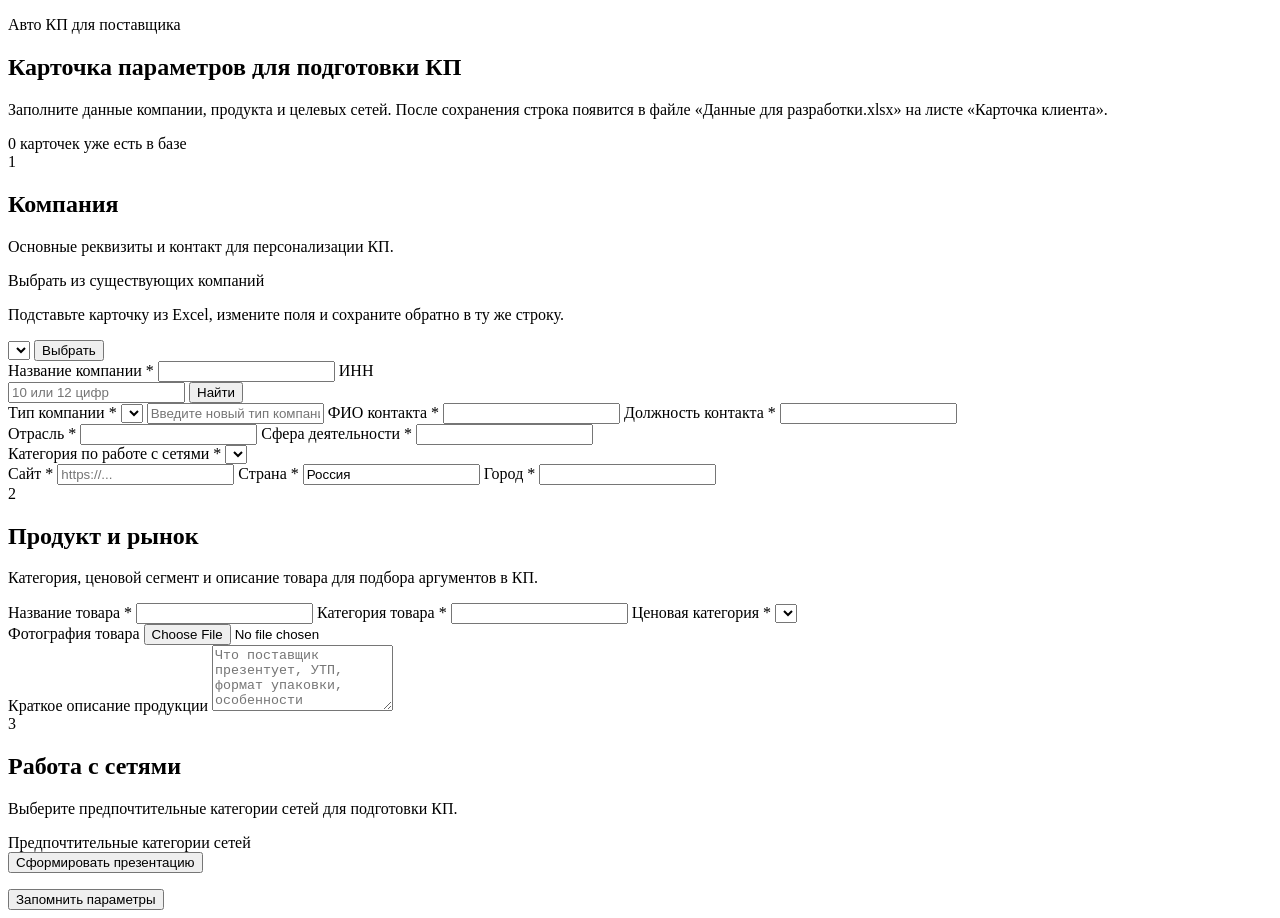
==== frontend/index.html @ 8af49cb6 "Первый коммит" ====
<!doctype html>
<html lang="ru">
  <head>
    <meta charset="utf-8" />
    <meta name="viewport" content="width=device-width, initial-scale=1" />
    <title>Параметры КП</title>
    <link rel="stylesheet" href="/static/styles.css?v=20260527-sticky-progress" />
  </head>
  <body>
    <main class="page-shell">
      <section class="hero">
        <div>
          <p class="eyebrow">Авто КП для поставщика</p>
          <h1>Карточка параметров для подготовки КП</h1>
          <p class="lead">Заполните данные компании, продукта и целевых сетей. После сохранения строка появится в файле «Данные для разработки.xlsx» на листе «Карточка клиента».</p>
        </div>
        <div class="hero-panel">
          <span class="metric" id="savedCount">0</span>
          <span>карточек уже есть в базе</span>
        </div>
      </section>

      <form id="proposalForm" class="form-grid">
        <section class="section-band">
          <div class="section-head-row">
            <div class="section-title">
              <span>1</span>
              <div>
                <h2>Компания</h2>
                <p>Основные реквизиты и контакт для персонализации КП.</p>
              </div>
            </div>

            <div class="existing-company">
              <div>
                <span>Выбрать из существующих компаний</span>
                <p>Подставьте карточку из Excel, измените поля и сохраните обратно в ту же строку.</p>
              </div>
              <div class="existing-company-controls">
                <select id="existingCompanySelect"></select>
                <button type="button" id="selectExistingCompany">Выбрать</button>
              </div>
            </div>
          </div>

          <input id="rowNumber" name="_rowNumber" type="hidden" />

          <div class="field-row two">
            <label>
              <span>Название компании *</span>
              <input id="companyName" name="companyName" autocomplete="organization" required />
            </label>
            <label>
              <span>ИНН</span>
              <div class="inline-action">
                <input id="inn" name="inn" inputmode="numeric" pattern="[0-9]{10,12}" placeholder="10 или 12 цифр" />
                <button type="button" id="findInnBtn">Найти</button>
              </div>
            </label>
          </div>

          <div id="searchStatus" class="status muted"></div>
          <div id="companyResults" class="results"></div>

          <div class="field-row three">
            <label>
              <span>Тип компании *</span>
              <select id="companyTypeSelect" required></select>
              <input id="companyTypeCustom" class="hidden-field" placeholder="Введите новый тип компании" />
              <input id="companyType" name="companyType" type="hidden" required />
            </label>
            <label>
              <span>ФИО контакта *</span>
              <input name="contactName" autocomplete="name" required />
            </label>
            <label>
              <span>Должность контакта *</span>
              <input name="contactPosition" required />
            </label>
          </div>

          <div class="field-row two">
            <label>
              <span>Отрасль *</span>
              <input name="industry" list="industries" required />
              <datalist id="industries"></datalist>
            </label>
            <label>
              <span>Сфера деятельности *</span>
              <input name="activity" list="activities" required />
              <datalist id="activities"></datalist>
            </label>
          </div>

          <div class="field-row">
            <label>
              <span>Категория по работе с сетями *</span>
              <select name="networkCategories" id="networkWorkCategory" required></select>
            </label>
          </div>

          <div class="field-row three">
            <label>
              <span>Сайт *</span>
              <input name="website" inputmode="url" placeholder="https://..." required />
            </label>
            <label>
              <span>Страна *</span>
              <input name="country" value="Россия" required />
            </label>
            <label>
              <span>Город *</span>
              <input name="city" required />
            </label>
          </div>
        </section>

        <section class="section-band">
          <div class="section-title">
            <span>2</span>
            <div>
              <h2>Продукт и рынок</h2>
              <p>Категория, ценовой сегмент и описание товара для подбора аргументов в КП.</p>
            </div>
          </div>

          <div class="field-row three">
            <label>
              <span>Название товара *</span>
              <input name="productName" required />
            </label>
            <label>
              <span>Категория товара *</span>
              <input name="productCategory" list="productCategories" required />
              <datalist id="productCategories"></datalist>
            </label>
            <label>
              <span>Ценовая категория *</span>
              <select name="priceCategory" id="priceCategory" required></select>
            </label>
          </div>

          <div class="field-row">
            <label class="upload-field">
              <span>Фотография товара</span>
              <input id="photo" name="photo" type="file" accept="image/png,image/jpeg,image/webp,image/gif" />
            </label>
          </div>

          <label>
            <span>Краткое описание продукции</span>
            <textarea name="productDescription" rows="4" placeholder="Что поставщик презентует, УТП, формат упаковки, особенности производства"></textarea>
          </label>
        </section>

        <section class="section-band">
          <div class="section-title">
            <span>3</span>
            <div>
              <h2>Работа с сетями</h2>
              <p>Выберите предпочтительные категории сетей для подготовки КП.</p>
            </div>
          </div>
          <label>
            <span>Предпочтительные категории сетей</span>
            <div id="preferredNetworkCategories" class="chip-grid"></div>
          </label>
        </section>

        <div class="actions">
          <button type="button" class="secondary" id="buildPresentationBtn">Сформировать презентацию</button>
          <div class="action-status">
            <p id="saveStatus" class="status"></p>
            <div id="presentationProgress" class="progress-panel" hidden>
              <div class="progress-head">
                <span id="presentationProgressText">Подготовка</span>
                <strong id="presentationProgressPercent">0%</strong>
              </div>
              <div class="progress-track" aria-hidden="true">
                <div id="presentationProgressBar" class="progress-bar"></div>
              </div>
            </div>
          </div>
          <button type="submit" class="primary">Запомнить параметры</button>
        </div>
      </form>
    </main>

    <script src="/static/app.js?v=20260527-sticky-progress"></script>
  </body>
</html>
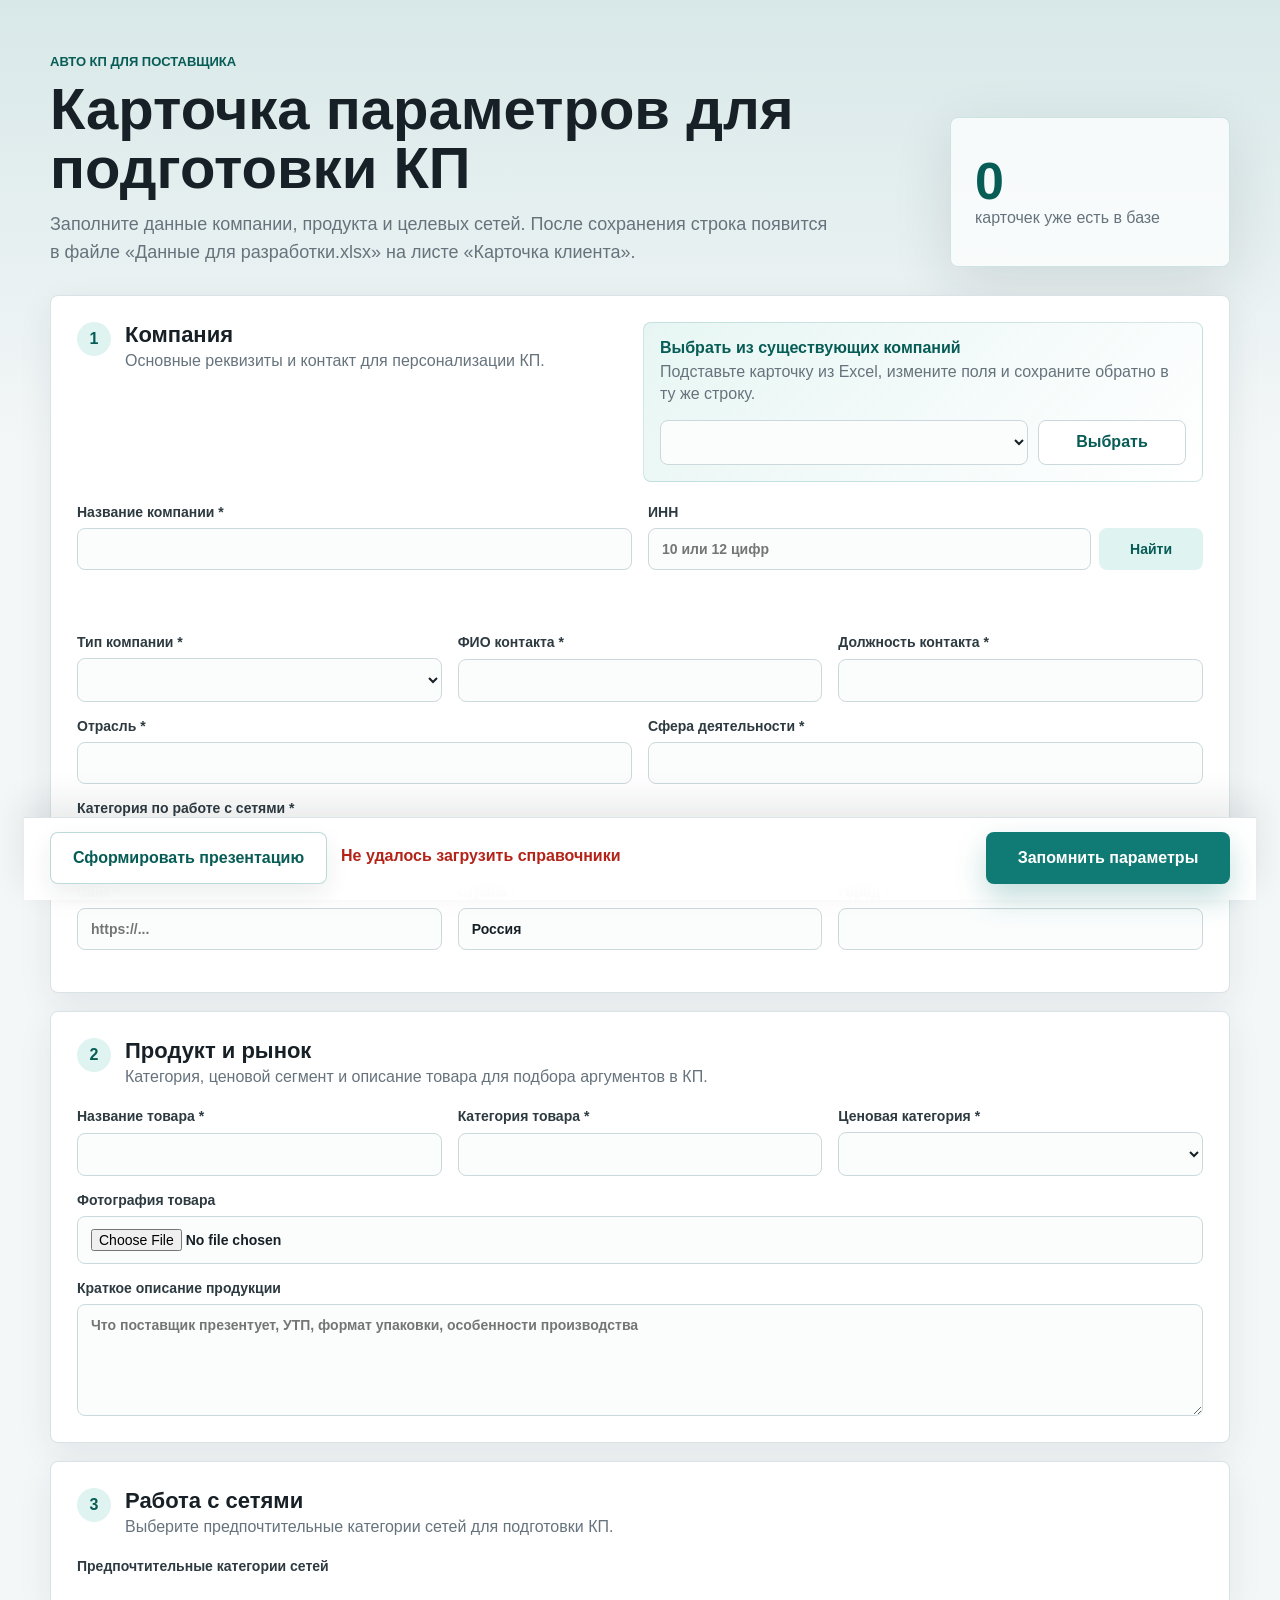
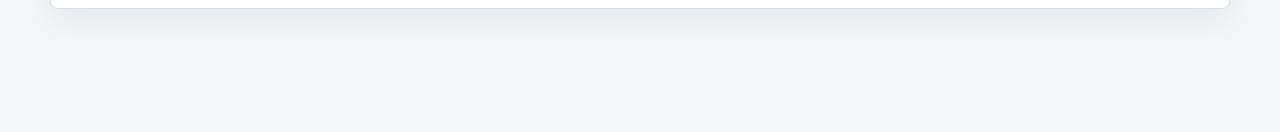
==== commit a720d5e9: "DaData подключена" ====
--- a/frontend/index.html
+++ b/frontend/index.html
@@ -4,7 +4,7 @@
     <meta charset="utf-8" />
     <meta name="viewport" content="width=device-width, initial-scale=1" />
     <title>Параметры КП</title>
-    <link rel="stylesheet" href="/static/styles.css?v=20260527-sticky-progress" />
+    <link rel="stylesheet" href="styles.css?v=20260528-dadata-details" />
   </head>
   <body>
     <main class="page-shell">
@@ -61,6 +61,20 @@
 
           <div id="searchStatus" class="status muted"></div>
           <div id="companyResults" class="results"></div>
+          <div id="dadataDetails" class="dadata-panel" hidden>
+            <div class="dadata-head">
+              <div>
+                <span>Сведения от DaData</span>
+                <p id="dadataSummary"></p>
+                <p id="dadataUpdatedAt"></p>
+              </div>
+              <div class="dadata-actions">
+                <button type="button" id="toggleDadataBtn" aria-expanded="false">Развернуть</button>
+                <button type="button" id="refreshDadataBtn">Обновить</button>
+              </div>
+            </div>
+            <div id="dadataGrid" class="dadata-grid"></div>
+          </div>
 
           <div class="field-row three">
             <label>
@@ -186,6 +200,6 @@
       </form>
     </main>
 
-    <script src="/static/app.js?v=20260527-sticky-progress"></script>
+    <script src="app.js?v=20260528-dadata-collapsible"></script>
   </body>
 </html>
--- a/frontend/styles.css
+++ b/frontend/styles.css
@@ -0,0 +1,638 @@
+:root {
+  color-scheme: light;
+  --bg: #f4f7f8;
+  --ink: #172026;
+  --muted: #66737c;
+  --line: #d9e2e5;
+  --panel: #ffffff;
+  --accent: #0f7b74;
+  --accent-dark: #075c56;
+  --accent-soft: #dff3f0;
+  --gold: #c58b28;
+  --danger: #b42318;
+  --shadow: 0 18px 60px rgba(28, 43, 48, 0.12);
+  font-family: Inter, "Segoe UI", Arial, sans-serif;
+}
+
+* {
+  box-sizing: border-box;
+}
+
+body {
+  margin: 0;
+  min-height: 100vh;
+  background:
+    linear-gradient(180deg, rgba(15, 123, 116, 0.12), rgba(244, 247, 248, 0) 460px),
+    var(--bg);
+  color: var(--ink);
+}
+
+button,
+input,
+select,
+textarea {
+  font: inherit;
+}
+
+.page-shell {
+  width: min(1180px, calc(100% - 36px));
+  margin: 0 auto;
+  padding: 32px 0 48px;
+}
+
+.hero {
+  display: grid;
+  grid-template-columns: minmax(0, 1fr) 280px;
+  gap: 24px;
+  align-items: end;
+  padding: 22px 0 28px;
+}
+
+.eyebrow {
+  margin: 0 0 10px;
+  color: var(--accent-dark);
+  font-size: 13px;
+  font-weight: 800;
+  letter-spacing: 0;
+  text-transform: uppercase;
+}
+
+h1,
+h2,
+p {
+  margin-top: 0;
+}
+
+h1 {
+  margin-bottom: 14px;
+  max-width: 840px;
+  font-size: clamp(34px, 5vw, 58px);
+  line-height: 1.02;
+  letter-spacing: 0;
+}
+
+.lead {
+  max-width: 780px;
+  margin-bottom: 0;
+  color: var(--muted);
+  font-size: 18px;
+  line-height: 1.55;
+}
+
+.hero-panel {
+  min-height: 150px;
+  padding: 24px;
+  border: 1px solid rgba(15, 123, 116, 0.18);
+  border-radius: 8px;
+  background: rgba(255, 255, 255, 0.72);
+  box-shadow: var(--shadow);
+  display: flex;
+  flex-direction: column;
+  justify-content: center;
+}
+
+.metric {
+  display: block;
+  color: var(--accent-dark);
+  font-size: 52px;
+  font-weight: 800;
+  line-height: 1;
+}
+
+.hero-panel span:last-child {
+  color: var(--muted);
+  line-height: 1.35;
+}
+
+.form-grid {
+  display: grid;
+  gap: 18px;
+}
+
+.section-band {
+  padding: 26px;
+  border: 1px solid var(--line);
+  border-radius: 8px;
+  background: var(--panel);
+  box-shadow: 0 10px 34px rgba(26, 43, 48, 0.08);
+}
+
+.section-head-row {
+  display: grid;
+  grid-template-columns: minmax(0, 1fr) minmax(420px, 560px);
+  gap: 24px;
+  align-items: start;
+  margin-bottom: 22px;
+}
+
+.section-title {
+  display: flex;
+  gap: 14px;
+  align-items: flex-start;
+  margin-bottom: 22px;
+}
+
+.section-head-row .section-title {
+  margin-bottom: 0;
+}
+
+.section-title > span {
+  width: 34px;
+  height: 34px;
+  flex: 0 0 34px;
+  border-radius: 50%;
+  background: var(--accent-soft);
+  color: var(--accent-dark);
+  display: grid;
+  place-items: center;
+  font-weight: 800;
+}
+
+.section-title h2 {
+  margin-bottom: 4px;
+  font-size: 22px;
+}
+
+.section-title p {
+  margin-bottom: 0;
+  color: var(--muted);
+}
+
+.existing-company {
+  display: grid;
+  grid-template-columns: 1fr;
+  gap: 14px;
+  width: 100%;
+  margin-left: 0;
+  margin-bottom: 0;
+  padding: 16px;
+  border: 1px solid rgba(15, 123, 116, 0.18);
+  border-radius: 8px;
+  background: linear-gradient(135deg, rgba(223, 243, 240, 0.76), rgba(255, 255, 255, 0.92));
+}
+
+.existing-company span {
+  display: block;
+  margin-bottom: 4px;
+  color: var(--accent-dark);
+  font-weight: 850;
+}
+
+.existing-company p {
+  margin-bottom: 0;
+  color: var(--muted);
+  line-height: 1.4;
+}
+
+.existing-company-controls {
+  display: grid;
+  grid-template-columns: minmax(0, 1fr) 148px;
+  gap: 10px;
+  width: 100%;
+}
+
+.existing-company-controls button {
+  background: #fff;
+  border: 1px solid #cbd8dc;
+  color: var(--accent-dark);
+}
+
+.field-row {
+  display: grid;
+  gap: 16px;
+  margin-bottom: 16px;
+}
+
+.field-row.two {
+  grid-template-columns: repeat(2, minmax(0, 1fr));
+}
+
+.field-row.three {
+  grid-template-columns: repeat(3, minmax(0, 1fr));
+}
+
+label {
+  display: grid;
+  gap: 8px;
+  color: #2d3a40;
+  font-size: 14px;
+  font-weight: 700;
+}
+
+input,
+select,
+textarea {
+  width: 100%;
+  border: 1px solid #cbd8dc;
+  border-radius: 8px;
+  background: #fbfdfd;
+  color: var(--ink);
+  padding: 12px 13px;
+  outline: none;
+  transition: border-color 0.18s ease, box-shadow 0.18s ease, background 0.18s ease;
+}
+
+textarea {
+  resize: vertical;
+  min-height: 112px;
+}
+
+input:focus,
+select:focus,
+textarea:focus {
+  border-color: var(--accent);
+  background: #fff;
+  box-shadow: 0 0 0 4px rgba(15, 123, 116, 0.12);
+}
+
+.hidden-field {
+  display: none;
+}
+
+.hidden-field.is-visible {
+  display: block;
+}
+
+.inline-action {
+  display: grid;
+  grid-template-columns: minmax(0, 1fr) 104px;
+  gap: 8px;
+}
+
+button {
+  border: 0;
+  border-radius: 8px;
+  cursor: pointer;
+  font-weight: 800;
+  transition: transform 0.12s ease, background 0.18s ease, box-shadow 0.18s ease;
+}
+
+button:hover {
+  transform: translateY(-1px);
+}
+
+.inline-action button {
+  background: var(--accent-soft);
+  color: var(--accent-dark);
+}
+
+.results {
+  display: grid;
+  gap: 8px;
+  margin: 8px 0 18px;
+}
+
+.result-item {
+  width: 100%;
+  padding: 12px 14px;
+  border: 1px solid var(--line);
+  border-radius: 8px;
+  background: #fbfdfd;
+  color: var(--ink);
+  text-align: left;
+}
+
+.result-item strong {
+  display: block;
+  margin-bottom: 4px;
+}
+
+.result-item small {
+  color: var(--muted);
+  line-height: 1.35;
+}
+
+.dadata-panel {
+  display: grid;
+  gap: 0;
+  margin: 8px 0 18px;
+  padding: 16px;
+  border: 1px solid rgba(15, 123, 116, 0.2);
+  border-radius: 8px;
+  background: rgba(223, 243, 240, 0.45);
+}
+
+.dadata-panel[hidden] {
+  display: none;
+}
+
+.dadata-head {
+  display: flex;
+  gap: 14px;
+  align-items: flex-start;
+  justify-content: space-between;
+}
+
+.dadata-actions {
+  display: flex;
+  gap: 8px;
+  align-items: center;
+  flex: 0 0 auto;
+}
+
+.dadata-head span {
+  display: block;
+  color: var(--accent-dark);
+  font-weight: 850;
+}
+
+.dadata-head p {
+  margin: 3px 0 0;
+  color: var(--muted);
+  font-size: 13px;
+  line-height: 1.35;
+}
+
+.dadata-head button {
+  min-height: 38px;
+  padding: 0 14px;
+  border: 1px solid rgba(15, 123, 116, 0.28);
+  background: #fff;
+  color: var(--accent-dark);
+  white-space: nowrap;
+}
+
+.dadata-grid {
+  display: grid;
+  grid-template-columns: repeat(2, minmax(0, 1fr));
+  gap: 10px 14px;
+  max-height: 0;
+  overflow: hidden;
+  opacity: 0;
+  transition: max-height 0.2s ease, opacity 0.18s ease, margin-top 0.18s ease;
+}
+
+.dadata-panel.is-expanded .dadata-grid {
+  max-height: 900px;
+  margin-top: 14px;
+  opacity: 1;
+}
+
+.dadata-item {
+  display: grid;
+  gap: 3px;
+  min-width: 0;
+}
+
+.dadata-item dt {
+  color: var(--muted);
+  font-size: 13px;
+  font-weight: 650;
+  letter-spacing: 0.02em;
+  line-height: 1.35;
+}
+
+.dadata-item dd {
+  margin: 0;
+  color: var(--ink);
+  font-weight: 700;
+  line-height: 1.35;
+  overflow-wrap: anywhere;
+}
+
+.chip-grid {
+  display: grid;
+  grid-template-columns: repeat(3, minmax(0, 1fr));
+  gap: 10px;
+}
+
+.chip {
+  position: relative;
+  min-height: 48px;
+}
+
+.chip input {
+  position: absolute;
+  inset: 0;
+  opacity: 0;
+}
+
+.chip span {
+  min-height: 48px;
+  border: 1px solid #cbd8dc;
+  border-radius: 8px;
+  background: #fbfdfd;
+  display: flex;
+  align-items: center;
+  padding: 10px 12px;
+  color: #2d3a40;
+  font-weight: 750;
+}
+
+.chip input:checked + span {
+  border-color: var(--accent);
+  background: var(--accent-soft);
+  color: var(--accent-dark);
+  box-shadow: inset 0 0 0 1px var(--accent);
+}
+
+.actions {
+  position: sticky;
+  bottom: 0;
+  z-index: 20;
+  display: grid;
+  grid-template-columns: auto minmax(0, 1fr) auto;
+  gap: 14px;
+  align-items: center;
+  margin: 0 -26px -26px;
+  padding: 14px 26px 16px;
+  border-top: 1px solid rgba(217, 226, 229, 0.9);
+  background: rgba(255, 255, 255, 0.96);
+  box-shadow: 0 -14px 34px rgba(26, 43, 48, 0.1);
+  backdrop-filter: blur(10px);
+}
+
+.primary {
+  min-width: 244px;
+  min-height: 52px;
+  padding: 0 22px;
+  background: var(--accent);
+  color: #fff;
+  box-shadow: 0 14px 30px rgba(15, 123, 116, 0.25);
+}
+
+.primary:hover {
+  background: var(--accent-dark);
+}
+
+.secondary {
+  min-width: 244px;
+  min-height: 52px;
+  padding: 0 22px;
+  border: 1px solid rgba(15, 123, 116, 0.28);
+  background: #fff;
+  color: var(--accent-dark);
+  box-shadow: 0 10px 24px rgba(26, 43, 48, 0.08);
+}
+
+.secondary:hover {
+  background: var(--accent-soft);
+}
+
+.status {
+  min-height: 22px;
+  margin: 0;
+  color: var(--accent-dark);
+  font-weight: 700;
+}
+
+.action-status {
+  display: grid;
+  gap: 8px;
+  min-width: 0;
+}
+
+.status.muted {
+  color: var(--muted);
+  font-weight: 600;
+}
+
+.status.is-loading {
+  position: relative;
+  display: flex;
+  gap: 9px;
+  align-items: center;
+  width: fit-content;
+  max-width: 100%;
+  padding-bottom: 8px;
+}
+
+.status.is-loading::before {
+  content: "";
+  width: 14px;
+  height: 14px;
+  flex: 0 0 14px;
+  border: 2px solid rgba(15, 123, 116, 0.22);
+  border-top-color: var(--accent);
+  border-radius: 50%;
+  animation: status-spin 0.75s linear infinite;
+}
+
+.status.is-loading::after {
+  content: "";
+  position: absolute;
+  left: 23px;
+  right: 0;
+  bottom: 0;
+  height: 2px;
+  overflow: hidden;
+  border-radius: 999px;
+  background: rgba(15, 123, 116, 0.12);
+}
+
+.status.is-loading.error::before,
+.status.is-loading.error::after {
+  display: none;
+}
+
+.status.is-loading:not(.error)::after {
+  background:
+    linear-gradient(90deg, transparent 0%, var(--accent) 45%, transparent 90%),
+    rgba(15, 123, 116, 0.12);
+  background-size: 90px 2px, 100% 2px;
+  background-repeat: no-repeat;
+  animation: status-sweep 1.1s ease-in-out infinite;
+}
+
+.status.error {
+  color: var(--danger);
+}
+
+@keyframes status-spin {
+  to {
+    transform: rotate(360deg);
+  }
+}
+
+@keyframes status-sweep {
+  0% {
+    background-position: -90px 0, 0 0;
+  }
+  100% {
+    background-position: calc(100% + 90px) 0, 0 0;
+  }
+}
+
+.progress-panel {
+  display: grid;
+  gap: 7px;
+  min-width: 0;
+  padding: 10px 12px;
+  border: 1px solid rgba(15, 123, 116, 0.2);
+  border-radius: 8px;
+  background: rgba(223, 243, 240, 0.5);
+}
+
+.progress-panel[hidden] {
+  display: none;
+}
+
+.progress-head {
+  display: flex;
+  justify-content: space-between;
+  align-items: center;
+  gap: 12px;
+  color: var(--accent-dark);
+  font-weight: 800;
+  font-size: 13px;
+}
+
+.progress-head span {
+  overflow-wrap: anywhere;
+}
+
+.progress-track {
+  height: 8px;
+  overflow: hidden;
+  border-radius: 999px;
+  background: #d9e2e5;
+}
+
+.progress-bar {
+  width: 0%;
+  height: 100%;
+  border-radius: inherit;
+  background: linear-gradient(90deg, var(--accent), var(--gold));
+  transition: width 0.3s ease;
+}
+
+@media (max-width: 860px) {
+  .section-head-row {
+    grid-template-columns: 1fr;
+  }
+
+  .existing-company {
+    width: 100%;
+  }
+
+  .hero,
+  .existing-company-controls,
+  .field-row.two,
+  .field-row.three,
+  .dadata-grid,
+  .chip-grid {
+    grid-template-columns: 1fr;
+  }
+
+  .page-shell {
+    width: min(100% - 24px, 1180px);
+    padding-top: 18px;
+  }
+
+  .section-band {
+    padding: 20px;
+  }
+
+  .actions {
+    align-items: stretch;
+    grid-template-columns: 1fr;
+    flex-direction: column;
+    margin: 0 -20px -20px;
+    padding: 14px 20px 16px;
+  }
+
+  .secondary,
+  .primary {
+    width: 100%;
+  }
+}
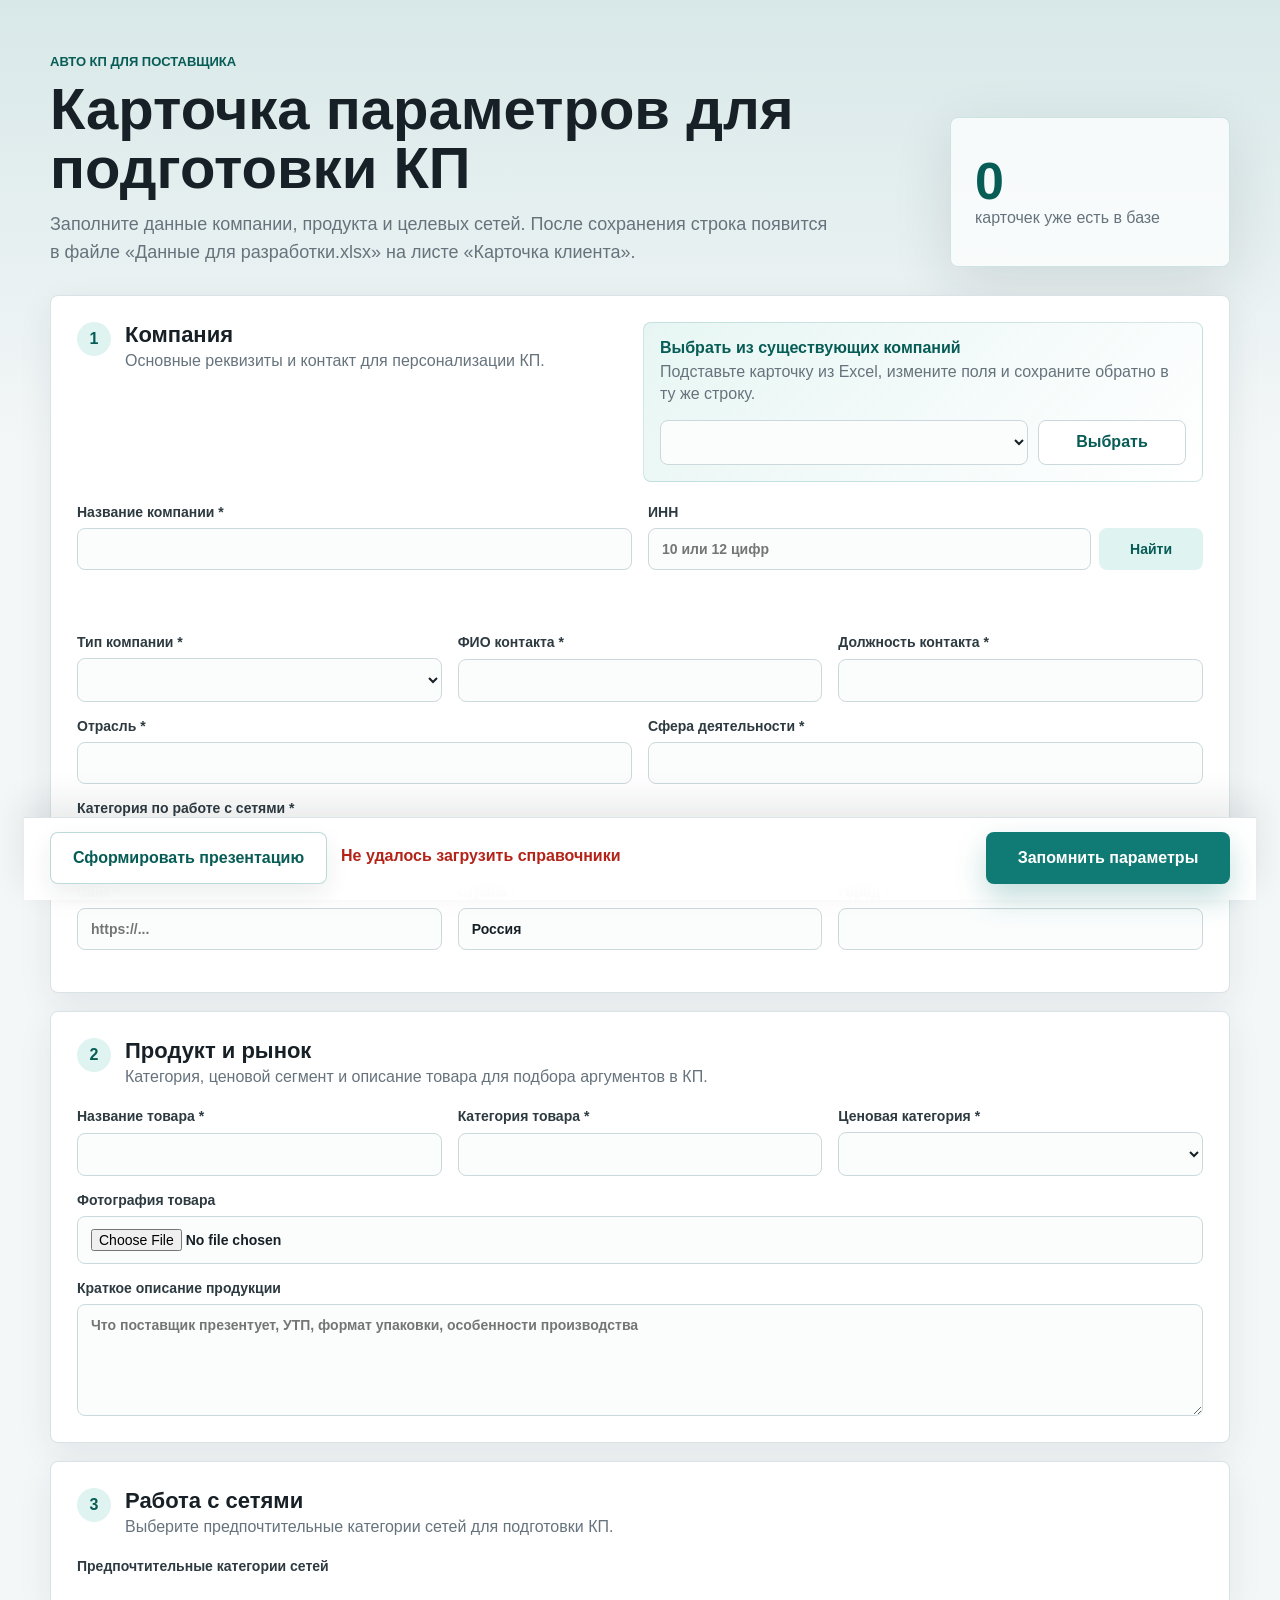
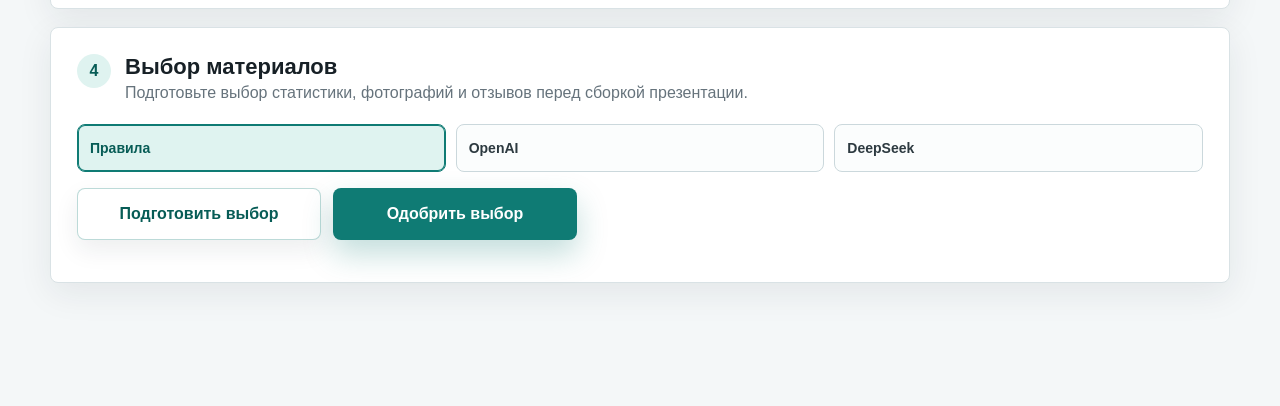
==== commit 4aa995f6: "+ выбор алгоритм chatgpt deepseek" ====
--- a/frontend/index.html
+++ b/frontend/index.html
@@ -4,7 +4,7 @@
     <meta charset="utf-8" />
     <meta name="viewport" content="width=device-width, initial-scale=1" />
     <title>Параметры КП</title>
-    <link rel="stylesheet" href="styles.css?v=20260528-dadata-details" />
+    <link rel="stylesheet" href="styles.css?v=20260602-ai-selection" />
   </head>
   <body>
     <main class="page-shell">
@@ -181,6 +181,58 @@
           </label>
         </section>
 
+        <section class="section-band" id="aiSelectionSection">
+          <div class="section-title">
+            <span>4</span>
+            <div>
+              <h2>Выбор материалов</h2>
+              <p>Подготовьте выбор статистики, фотографий и отзывов перед сборкой презентации.</p>
+            </div>
+          </div>
+
+          <div class="ai-provider-row" role="radiogroup" aria-label="Провайдер выбора материалов">
+            <label class="radio-chip">
+              <input type="radio" name="aiProvider" value="rules" checked />
+              <span>Правила</span>
+            </label>
+            <label class="radio-chip">
+              <input type="radio" name="aiProvider" value="openai" />
+              <span>OpenAI</span>
+            </label>
+            <label class="radio-chip">
+              <input type="radio" name="aiProvider" value="deepseek" />
+              <span>DeepSeek</span>
+            </label>
+          </div>
+
+          <div class="ai-selection-actions">
+            <button type="button" class="secondary compact" id="prepareAiSelectionBtn">Подготовить выбор</button>
+            <button type="button" class="primary compact" id="approveAiSelectionBtn" disabled>Одобрить выбор</button>
+            <p id="aiSelectionStatus" class="status muted"></p>
+          </div>
+
+          <div id="aiSelectionPanel" class="ai-selection-panel" hidden>
+            <div class="ai-selection-summary">
+              <span id="aiSelectionSource"></span>
+              <p id="aiSelectionRationale"></p>
+            </div>
+            <div class="ai-selection-grid">
+              <section>
+                <h3>Статистика</h3>
+                <div id="aiStatsChoice" class="ai-choice-list"></div>
+              </section>
+              <section>
+                <h3>Фотографии</h3>
+                <div id="aiPhotosChoice" class="ai-choice-list"></div>
+              </section>
+              <section>
+                <h3>Отзывы</h3>
+                <div id="aiReviewsChoice" class="ai-choice-list"></div>
+              </section>
+            </div>
+          </div>
+        </section>
+
         <div class="actions">
           <button type="button" class="secondary" id="buildPresentationBtn">Сформировать презентацию</button>
           <div class="action-status">
@@ -200,6 +252,6 @@
       </form>
     </main>
 
-    <script src="app.js?v=20260528-dadata-collapsible"></script>
+    <script src="app.js?v=20260602-ai-selection"></script>
   </body>
 </html>
--- a/frontend/styles.css
+++ b/frontend/styles.css
@@ -426,6 +426,123 @@
   box-shadow: inset 0 0 0 1px var(--accent);
 }
 
+.ai-provider-row {
+  display: grid;
+  grid-template-columns: repeat(3, minmax(0, 1fr));
+  gap: 10px;
+  margin-bottom: 16px;
+}
+
+.radio-chip {
+  position: relative;
+  min-height: 48px;
+}
+
+.radio-chip input {
+  position: absolute;
+  inset: 0;
+  opacity: 0;
+}
+
+.radio-chip span {
+  min-height: 48px;
+  border: 1px solid #cbd8dc;
+  border-radius: 8px;
+  background: #fbfdfd;
+  display: flex;
+  align-items: center;
+  padding: 10px 12px;
+  color: #2d3a40;
+  font-weight: 800;
+}
+
+.radio-chip input:checked + span {
+  border-color: var(--accent);
+  background: var(--accent-soft);
+  color: var(--accent-dark);
+  box-shadow: inset 0 0 0 1px var(--accent);
+}
+
+.ai-selection-actions {
+  display: grid;
+  grid-template-columns: auto auto minmax(0, 1fr);
+  gap: 12px;
+  align-items: center;
+  margin-bottom: 16px;
+}
+
+.compact {
+  min-width: 168px;
+  min-height: 44px;
+  padding: 0 16px;
+}
+
+.ai-selection-panel {
+  display: grid;
+  gap: 16px;
+  border: 1px solid rgba(15, 123, 116, 0.2);
+  border-radius: 8px;
+  background: rgba(223, 243, 240, 0.35);
+  padding: 16px;
+}
+
+.ai-selection-panel[hidden] {
+  display: none;
+}
+
+.ai-selection-summary span {
+  display: block;
+  margin-bottom: 4px;
+  color: var(--accent-dark);
+  font-weight: 850;
+}
+
+.ai-selection-summary p {
+  margin: 0;
+  color: var(--muted);
+  line-height: 1.45;
+}
+
+.ai-selection-grid {
+  display: grid;
+  grid-template-columns: repeat(3, minmax(0, 1fr));
+  gap: 14px;
+}
+
+.ai-selection-grid section {
+  min-width: 0;
+}
+
+.ai-selection-grid h3 {
+  margin: 0 0 10px;
+  color: var(--accent-dark);
+  font-size: 15px;
+}
+
+.ai-choice-list {
+  display: grid;
+  gap: 8px;
+}
+
+.ai-choice-item {
+  min-width: 0;
+  padding: 10px 12px;
+  border: 1px solid var(--line);
+  border-radius: 8px;
+  background: #fff;
+  color: #2d3a40;
+  font-size: 13px;
+  line-height: 1.4;
+  overflow-wrap: anywhere;
+}
+
+.ai-choice-item strong {
+  display: block;
+  margin-bottom: 3px;
+  color: var(--ink);
+  font-size: 13px;
+}
+
 .actions {
   position: sticky;
   bottom: 0;
@@ -610,7 +727,10 @@
   .field-row.two,
   .field-row.three,
   .dadata-grid,
-  .chip-grid {
+  .chip-grid,
+  .ai-provider-row,
+  .ai-selection-actions,
+  .ai-selection-grid {
     grid-template-columns: 1fr;
   }
 
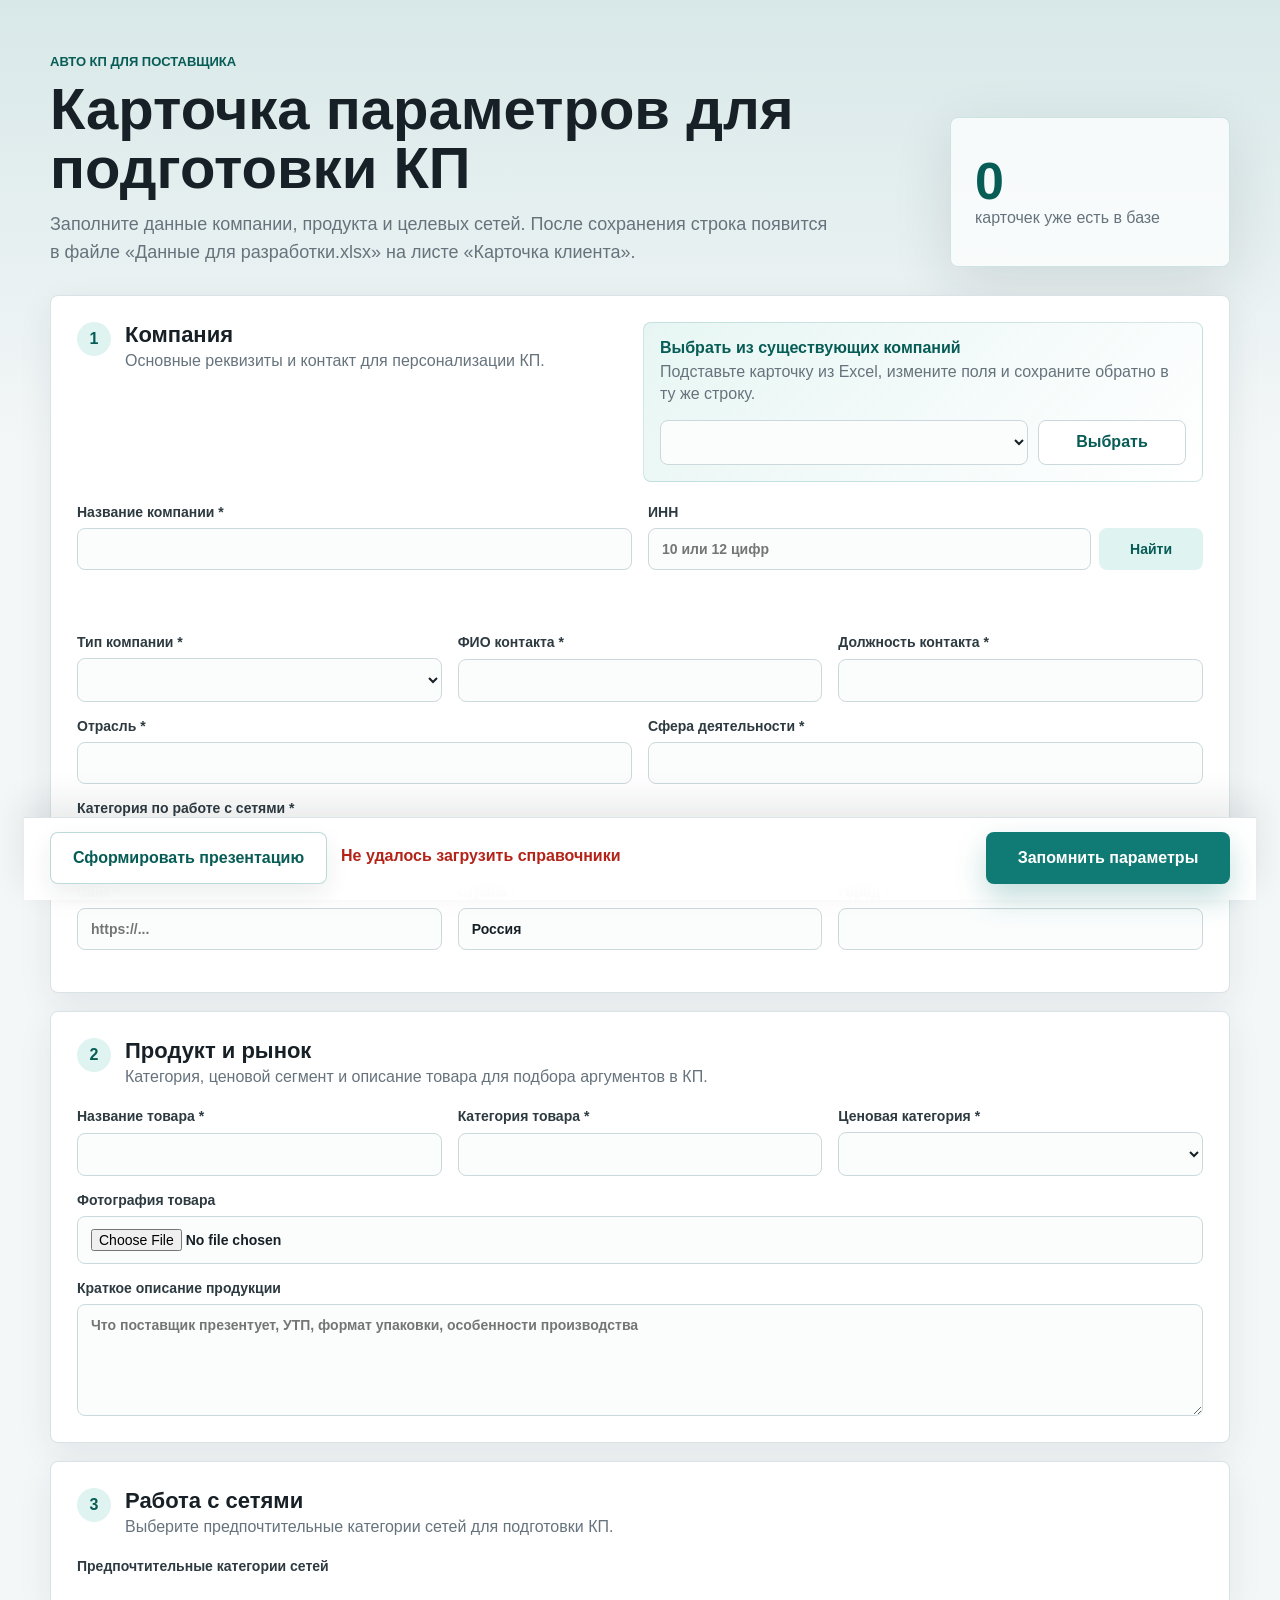
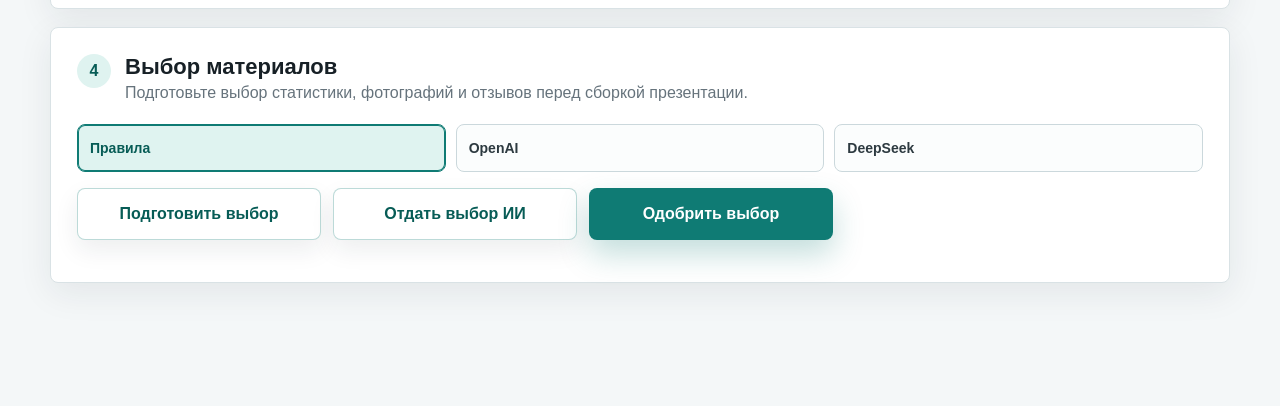
==== commit 9a239812: "С логотипами сетей" ====
--- a/frontend/index.html
+++ b/frontend/index.html
@@ -1,10 +1,10 @@
-<!doctype html>
+﻿<!doctype html>
 <html lang="ru">
   <head>
     <meta charset="utf-8" />
     <meta name="viewport" content="width=device-width, initial-scale=1" />
     <title>Параметры КП</title>
-    <link rel="stylesheet" href="styles.css?v=20260602-ai-selection" />
+    <link rel="stylesheet" href="styles.css?v=20260602-selection-pool-2" />
   </head>
   <body>
     <main class="page-shell">
@@ -207,6 +207,7 @@
 
           <div class="ai-selection-actions">
             <button type="button" class="secondary compact" id="prepareAiSelectionBtn">Подготовить выбор</button>
+            <button type="button" class="secondary compact" id="finalizeAiSelectionBtn" disabled>Отдать выбор ИИ</button>
             <button type="button" class="primary compact" id="approveAiSelectionBtn" disabled>Одобрить выбор</button>
             <p id="aiSelectionStatus" class="status muted"></p>
           </div>
@@ -233,6 +234,38 @@
           </div>
         </section>
 
+        <section class="section-band" id="aiFinalSection" hidden>
+          <div class="section-title">
+            <span>5</span>
+            <div>
+              <h2>Окончательный выбор ИИ</h2>
+              <p>Здесь появится финальный комплект материалов после семантического выбора.</p>
+            </div>
+          </div>
+          <div id="aiFinalPanel" class="ai-selection-panel" hidden>
+            <div class="ai-selection-summary">
+              <span id="aiFinalSource"></span>
+              <p id="aiFinalRationale"></p>
+            </div>
+            <div class="ai-selection-grid">
+              <section>
+                <h3>Статистика</h3>
+                <div id="aiFinalStats" class="ai-choice-list"></div>
+              </section>
+              <section>
+                <h3>Фотографии</h3>
+                <div id="aiFinalPhotos" class="ai-choice-list"></div>
+              </section>
+              <section>
+                <h3>Отзывы</h3>
+                <div id="aiFinalReviews" class="ai-choice-list"></div>
+              </section>
+            </div>
+            <div class="ai-final-actions">
+              <button type="button" class="primary compact" id="approveAiFinalBtn" disabled>Одобрить ответ ИИ</button>
+            </div>
+          </div>
+        </section>
         <div class="actions">
           <button type="button" class="secondary" id="buildPresentationBtn">Сформировать презентацию</button>
           <div class="action-status">
@@ -252,6 +285,6 @@
       </form>
     </main>
 
-    <script src="app.js?v=20260602-ai-selection"></script>
+    <script src="app.js?v=20260602-selection-pool-2"></script>
   </body>
 </html>
--- a/frontend/styles.css
+++ b/frontend/styles.css
@@ -465,7 +465,7 @@
 
 .ai-selection-actions {
   display: grid;
-  grid-template-columns: auto auto minmax(0, 1fr);
+  grid-template-columns: auto auto auto minmax(0, 1fr);
   gap: 12px;
   align-items: center;
   margin-bottom: 16px;
@@ -541,6 +541,80 @@
   margin-bottom: 3px;
   color: var(--ink);
   font-size: 13px;
+}
+
+.ai-option-group {
+  display: grid;
+  gap: 8px;
+}
+
+.ai-option-group-title {
+  color: var(--accent-dark);
+  font-size: 13px;
+}
+
+.ai-option-group-caption {
+  color: var(--muted);
+  font-size: 12px;
+  line-height: 1.35;
+}
+
+.ai-option-card {
+  display: grid;
+  grid-template-columns: 18px minmax(0, 1fr);
+  gap: 10px;
+  align-items: start;
+  padding: 10px 12px;
+  border: 1px solid var(--line);
+  border-radius: 8px;
+  background: #fff;
+}
+
+.ai-option-card.is-photo {
+  grid-template-columns: 18px 88px minmax(0, 1fr);
+}
+
+.ai-option-card input {
+  width: 18px;
+  height: 18px;
+  margin: 2px 0 0;
+}
+
+.ai-option-preview {
+  width: 88px;
+  height: 64px;
+  object-fit: cover;
+  border-radius: 6px;
+  border: 1px solid var(--line);
+  background: #eef3f5;
+}
+
+.ai-option-card-body {
+  display: grid;
+  gap: 4px;
+  min-width: 0;
+}
+
+.ai-option-card-body strong,
+.ai-option-card-body span,
+.ai-option-card-body small {
+  overflow-wrap: anywhere;
+}
+
+.ai-option-card-body strong {
+  color: var(--ink);
+  font-size: 13px;
+}
+
+.ai-option-card-body span,
+.ai-option-card-body small {
+  color: var(--muted);
+  line-height: 1.35;
+}
+
+.ai-final-actions {
+  display: flex;
+  justify-content: flex-start;
 }
 
 .actions {
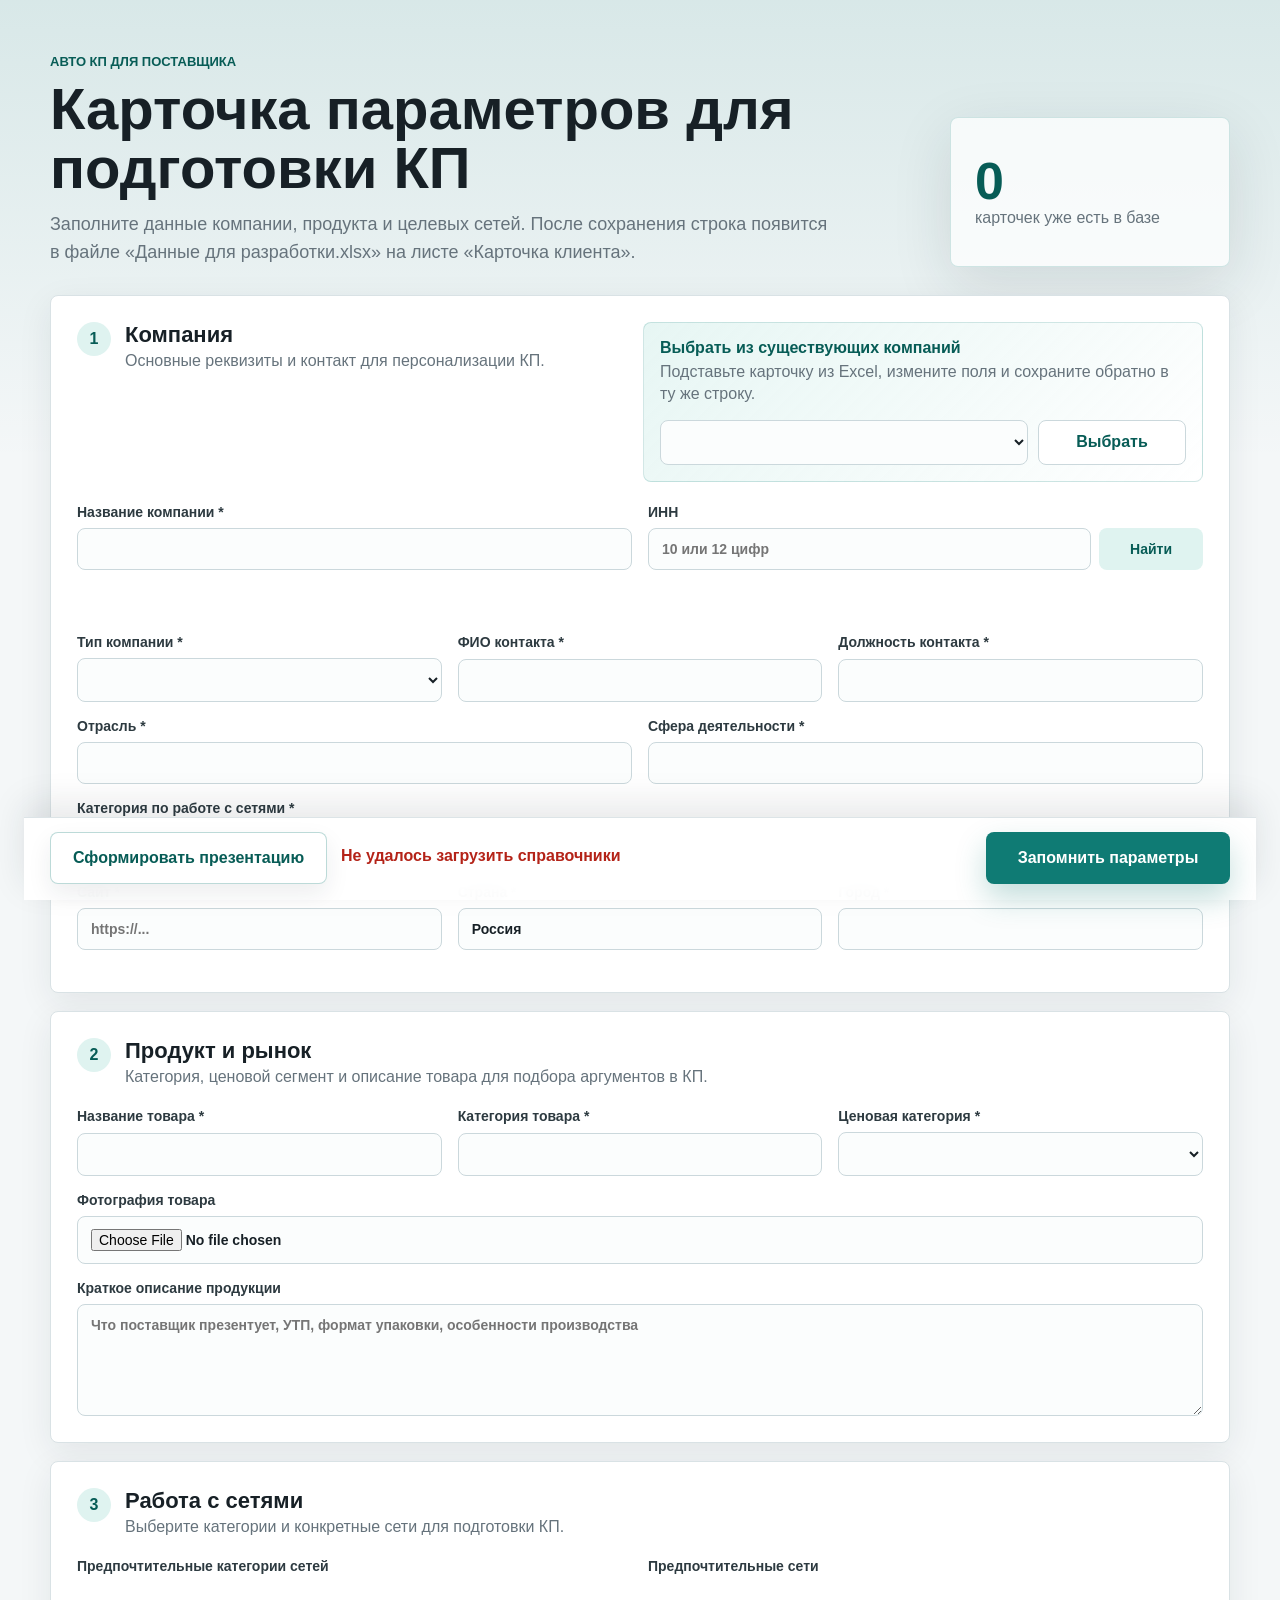
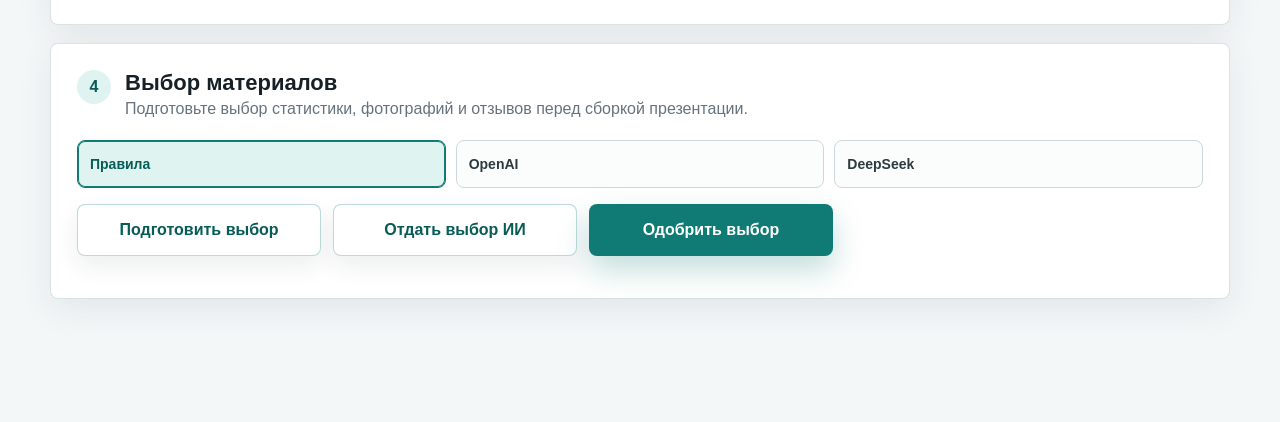
==== commit fa28129c: "до подключения ИИ" ====
--- a/frontend/index.html
+++ b/frontend/index.html
@@ -4,7 +4,7 @@
     <meta charset="utf-8" />
     <meta name="viewport" content="width=device-width, initial-scale=1" />
     <title>Параметры КП</title>
-    <link rel="stylesheet" href="styles.css?v=20260602-selection-pool-2" />
+    <link rel="stylesheet" href="styles.css?v=20260603-preferred-networks-v2" />
   </head>
   <body>
     <main class="page-shell">
@@ -172,13 +172,19 @@
             <span>3</span>
             <div>
               <h2>Работа с сетями</h2>
-              <p>Выберите предпочтительные категории сетей для подготовки КП.</p>
-            </div>
-          </div>
-          <label>
-            <span>Предпочтительные категории сетей</span>
-            <div id="preferredNetworkCategories" class="chip-grid"></div>
-          </label>
+              <p>Выберите категории и конкретные сети для подготовки КП.</p>
+            </div>
+          </div>
+          <div class="field-row two">
+            <label>
+              <span>Предпочтительные категории сетей</span>
+              <div id="preferredNetworkCategories" class="chip-grid"></div>
+            </label>
+            <label>
+              <span>Предпочтительные сети</span>
+              <div id="preferredNetworks" class="chip-grid network-chip-grid"></div>
+            </label>
+          </div>
         </section>
 
         <section class="section-band" id="aiSelectionSection">
@@ -285,6 +291,6 @@
       </form>
     </main>
 
-    <script src="app.js?v=20260602-selection-pool-2"></script>
+    <script src="app.js?v=20260603-preferred-networks-v2"></script>
   </body>
 </html>
--- a/frontend/styles.css
+++ b/frontend/styles.css
@@ -396,6 +396,13 @@
   gap: 10px;
 }
 
+.network-chip-grid {
+  max-height: 260px;
+  overflow: auto;
+  align-content: start;
+  padding-right: 4px;
+}
+
 .chip {
   position: relative;
   min-height: 48px;
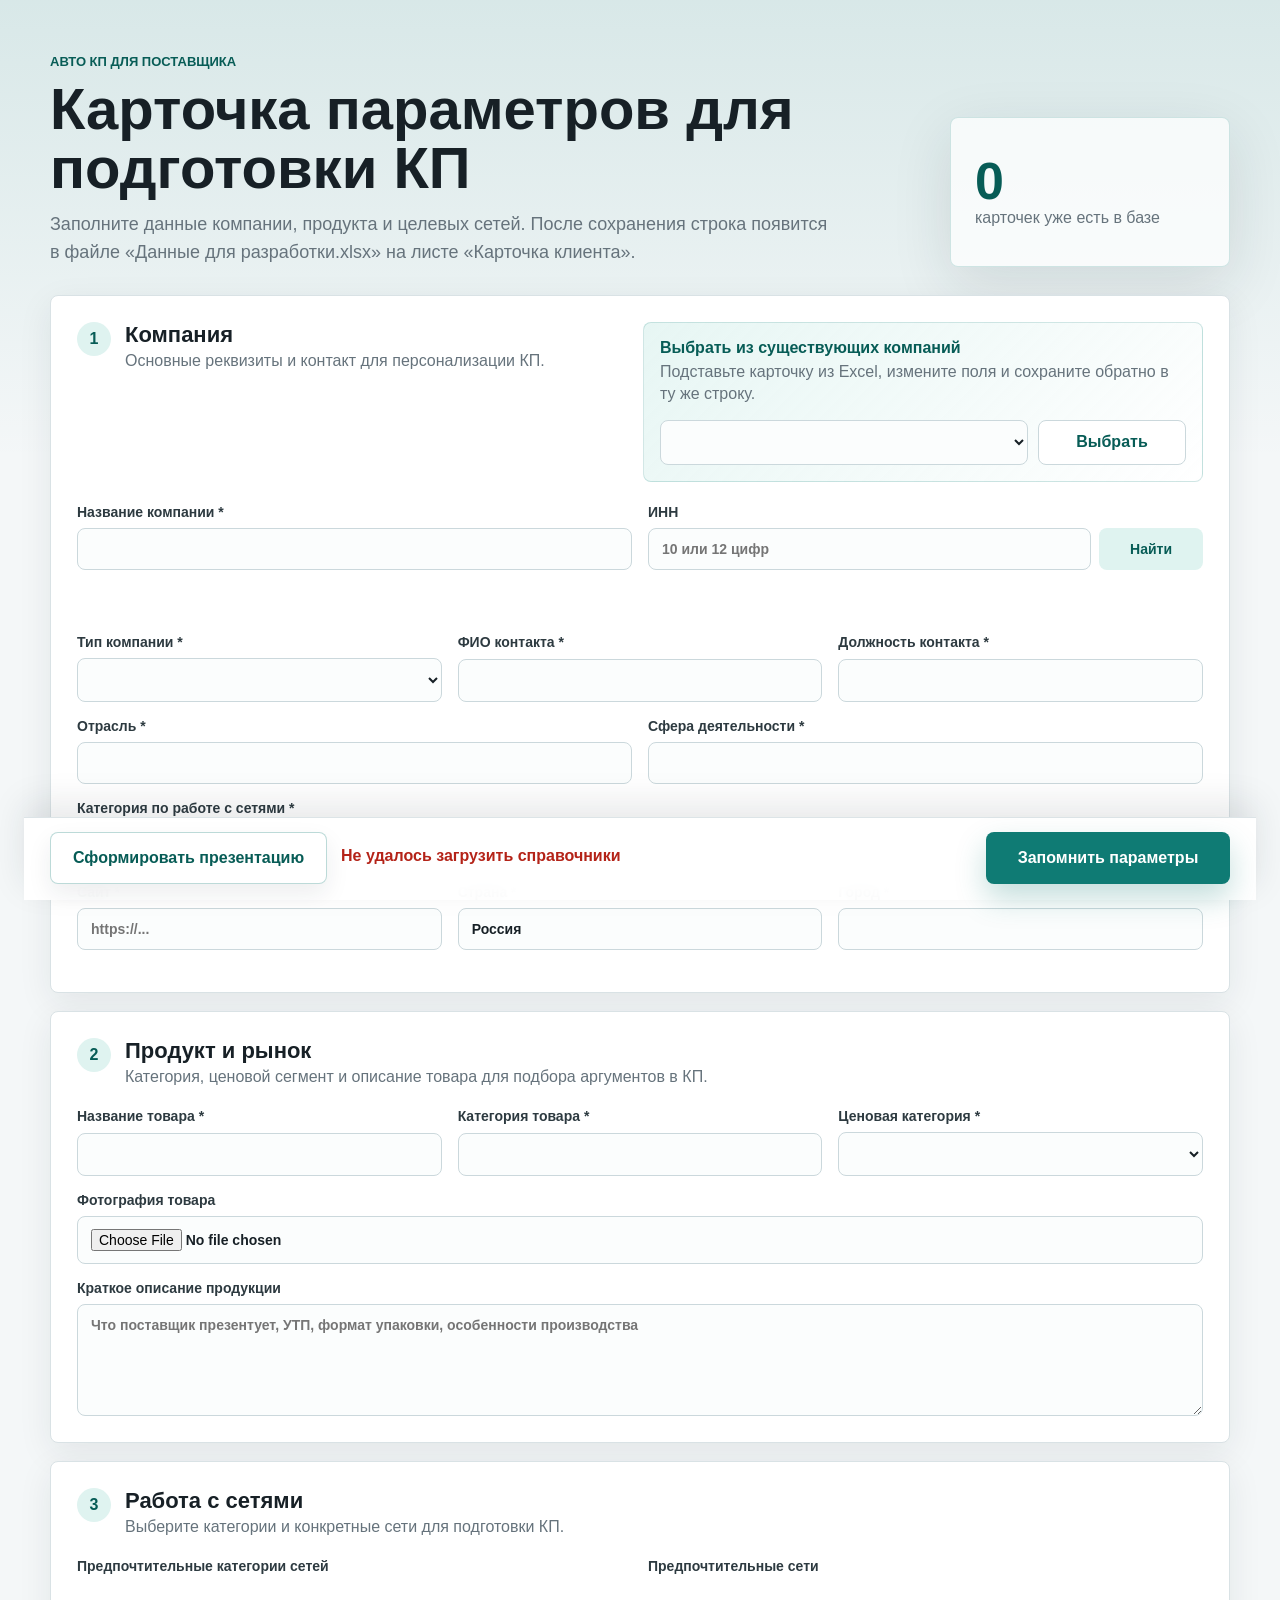
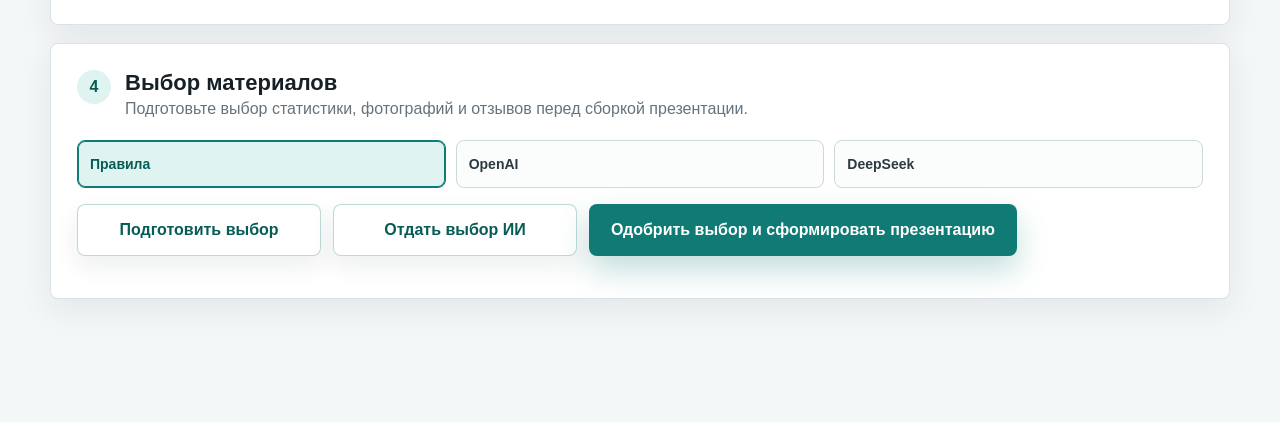
==== commit 059d7166: "первый рабочий релиз" ====
--- a/frontend/index.html
+++ b/frontend/index.html
@@ -4,7 +4,7 @@
     <meta charset="utf-8" />
     <meta name="viewport" content="width=device-width, initial-scale=1" />
     <title>Параметры КП</title>
-    <link rel="stylesheet" href="styles.css?v=20260603-preferred-networks-v2" />
+    <link rel="stylesheet" href="styles.css?v=20260603-ai-raw-response" />
   </head>
   <body>
     <main class="page-shell">
@@ -214,8 +214,24 @@
           <div class="ai-selection-actions">
             <button type="button" class="secondary compact" id="prepareAiSelectionBtn">Подготовить выбор</button>
             <button type="button" class="secondary compact" id="finalizeAiSelectionBtn" disabled>Отдать выбор ИИ</button>
-            <button type="button" class="primary compact" id="approveAiSelectionBtn" disabled>Одобрить выбор</button>
+            <button type="button" class="primary compact" id="approveAiSelectionBtn" disabled>Одобрить выбор и сформировать презентацию</button>
             <p id="aiSelectionStatus" class="status muted"></p>
+          </div>
+
+          <div id="aiDebugPanel" class="ai-debug-panel" hidden>
+            <div class="ai-debug-head">
+              <strong>JSON запроса в ИИ</strong>
+              <span id="aiDebugStatus"></span>
+            </div>
+            <pre id="aiDebugJson"></pre>
+          </div>
+
+          <div id="aiRawResponsePanel" class="ai-debug-panel" hidden>
+            <div class="ai-debug-head">
+              <strong>Сырой ответ ИИ</strong>
+              <span id="aiRawResponseStatus"></span>
+            </div>
+            <pre id="aiRawResponseJson"></pre>
           </div>
 
           <div id="aiSelectionPanel" class="ai-selection-panel" hidden>
@@ -249,6 +265,23 @@
             </div>
           </div>
           <div id="aiFinalPanel" class="ai-selection-panel" hidden>
+            <div id="aiRequestFlow" class="ai-request-flow" hidden>
+              <div class="ai-request-step" data-ai-stage="send">
+                <span></span>
+                <strong>Отправка запроса</strong>
+                <small>Передаем компании, 12 фото и 6 отзывов</small>
+              </div>
+              <div class="ai-request-step" data-ai-stage="think">
+                <span></span>
+                <strong>ИИ анализирует</strong>
+                <small id="aiThinkingTimer">0 сек.</small>
+              </div>
+              <div class="ai-request-step" data-ai-stage="receive">
+                <span></span>
+                <strong>Ответ получен</strong>
+                <small>Проверяем выбранные id</small>
+              </div>
+            </div>
             <div class="ai-selection-summary">
               <span id="aiFinalSource"></span>
               <p id="aiFinalRationale"></p>
@@ -268,7 +301,7 @@
               </section>
             </div>
             <div class="ai-final-actions">
-              <button type="button" class="primary compact" id="approveAiFinalBtn" disabled>Одобрить ответ ИИ</button>
+              <button type="button" class="primary compact" id="approveAiFinalBtn" disabled>Одобрить ответ ИИ и сформировать презентацию</button>
             </div>
           </div>
         </section>
@@ -291,6 +324,6 @@
       </form>
     </main>
 
-    <script src="app.js?v=20260603-preferred-networks-v2"></script>
+    <script src="app.js?v=20260603-approve-and-build"></script>
   </body>
 </html>
--- a/frontend/styles.css
+++ b/frontend/styles.css
@@ -497,6 +497,54 @@
   display: none;
 }
 
+.ai-debug-panel {
+  display: grid;
+  gap: 10px;
+  margin: -2px 0 16px;
+  padding: 14px;
+  border: 1px solid rgba(15, 123, 116, 0.22);
+  border-radius: 8px;
+  background: #f8fbfb;
+}
+
+.ai-debug-panel[hidden] {
+  display: none;
+}
+
+.ai-debug-head {
+  display: flex;
+  justify-content: space-between;
+  gap: 14px;
+  align-items: center;
+}
+
+.ai-debug-head strong {
+  color: var(--accent-dark);
+  font-size: 14px;
+}
+
+.ai-debug-head span {
+  color: var(--muted);
+  font-size: 12px;
+  overflow-wrap: anywhere;
+  text-align: right;
+}
+
+.ai-debug-panel pre {
+  max-height: 420px;
+  margin: 0;
+  overflow: auto;
+  white-space: pre-wrap;
+  overflow-wrap: anywhere;
+  padding: 12px;
+  border-radius: 8px;
+  background: #152124;
+  color: #d9f3ed;
+  font-family: Consolas, "Courier New", monospace;
+  font-size: 12px;
+  line-height: 1.45;
+}
+
 .ai-selection-summary span {
   display: block;
   margin-bottom: 4px;
@@ -508,6 +556,69 @@
   margin: 0;
   color: var(--muted);
   line-height: 1.45;
+}
+
+.ai-request-flow {
+  display: grid;
+  grid-template-columns: repeat(3, minmax(0, 1fr));
+  gap: 10px;
+}
+
+.ai-request-flow[hidden] {
+  display: none;
+}
+
+.ai-request-step {
+  display: grid;
+  grid-template-columns: 18px minmax(0, 1fr);
+  grid-template-areas:
+    "dot title"
+    "dot text";
+  column-gap: 10px;
+  row-gap: 2px;
+  min-height: 62px;
+  padding: 12px;
+  border: 1px solid var(--line);
+  border-radius: 8px;
+  background: #fff;
+  color: var(--muted);
+}
+
+.ai-request-step > span {
+  grid-area: dot;
+  width: 14px;
+  height: 14px;
+  margin-top: 2px;
+  border-radius: 50%;
+  border: 2px solid #cbd8dc;
+  background: #fff;
+}
+
+.ai-request-step strong {
+  grid-area: title;
+  color: var(--ink);
+  font-size: 13px;
+}
+
+.ai-request-step small {
+  grid-area: text;
+  font-size: 12px;
+  line-height: 1.35;
+}
+
+.ai-request-step.is-active {
+  border-color: var(--accent);
+  background: rgba(223, 243, 240, 0.65);
+}
+
+.ai-request-step.is-active > span {
+  border-color: var(--accent);
+  box-shadow: 0 0 0 5px rgba(15, 123, 116, 0.13);
+}
+
+.ai-request-step.is-done > span {
+  border-color: var(--accent);
+  background: var(--accent);
 }
 
 .ai-selection-grid {
@@ -548,6 +659,48 @@
   margin-bottom: 3px;
   color: var(--ink);
   font-size: 13px;
+}
+
+.ai-final-card {
+  min-width: 0;
+  padding: 10px 12px;
+  border: 1px solid var(--line);
+  border-radius: 8px;
+  background: #fff;
+}
+
+.ai-final-card.is-photo {
+  display: grid;
+  grid-template-columns: 96px minmax(0, 1fr);
+  gap: 10px;
+  align-items: start;
+}
+
+.ai-final-preview {
+  width: 96px;
+  height: 68px;
+  object-fit: cover;
+  border-radius: 6px;
+  border: 1px solid var(--line);
+  background: #eef3f5;
+}
+
+.ai-final-card-body {
+  display: grid;
+  gap: 4px;
+  min-width: 0;
+}
+
+.ai-final-card-body strong {
+  color: var(--ink);
+  font-size: 13px;
+}
+
+.ai-final-card-body span,
+.ai-final-card-body small {
+  color: var(--muted);
+  line-height: 1.35;
+  overflow-wrap: anywhere;
 }
 
 .ai-option-group {
@@ -811,6 +964,7 @@
   .chip-grid,
   .ai-provider-row,
   .ai-selection-actions,
+  .ai-request-flow,
   .ai-selection-grid {
     grid-template-columns: 1fr;
   }
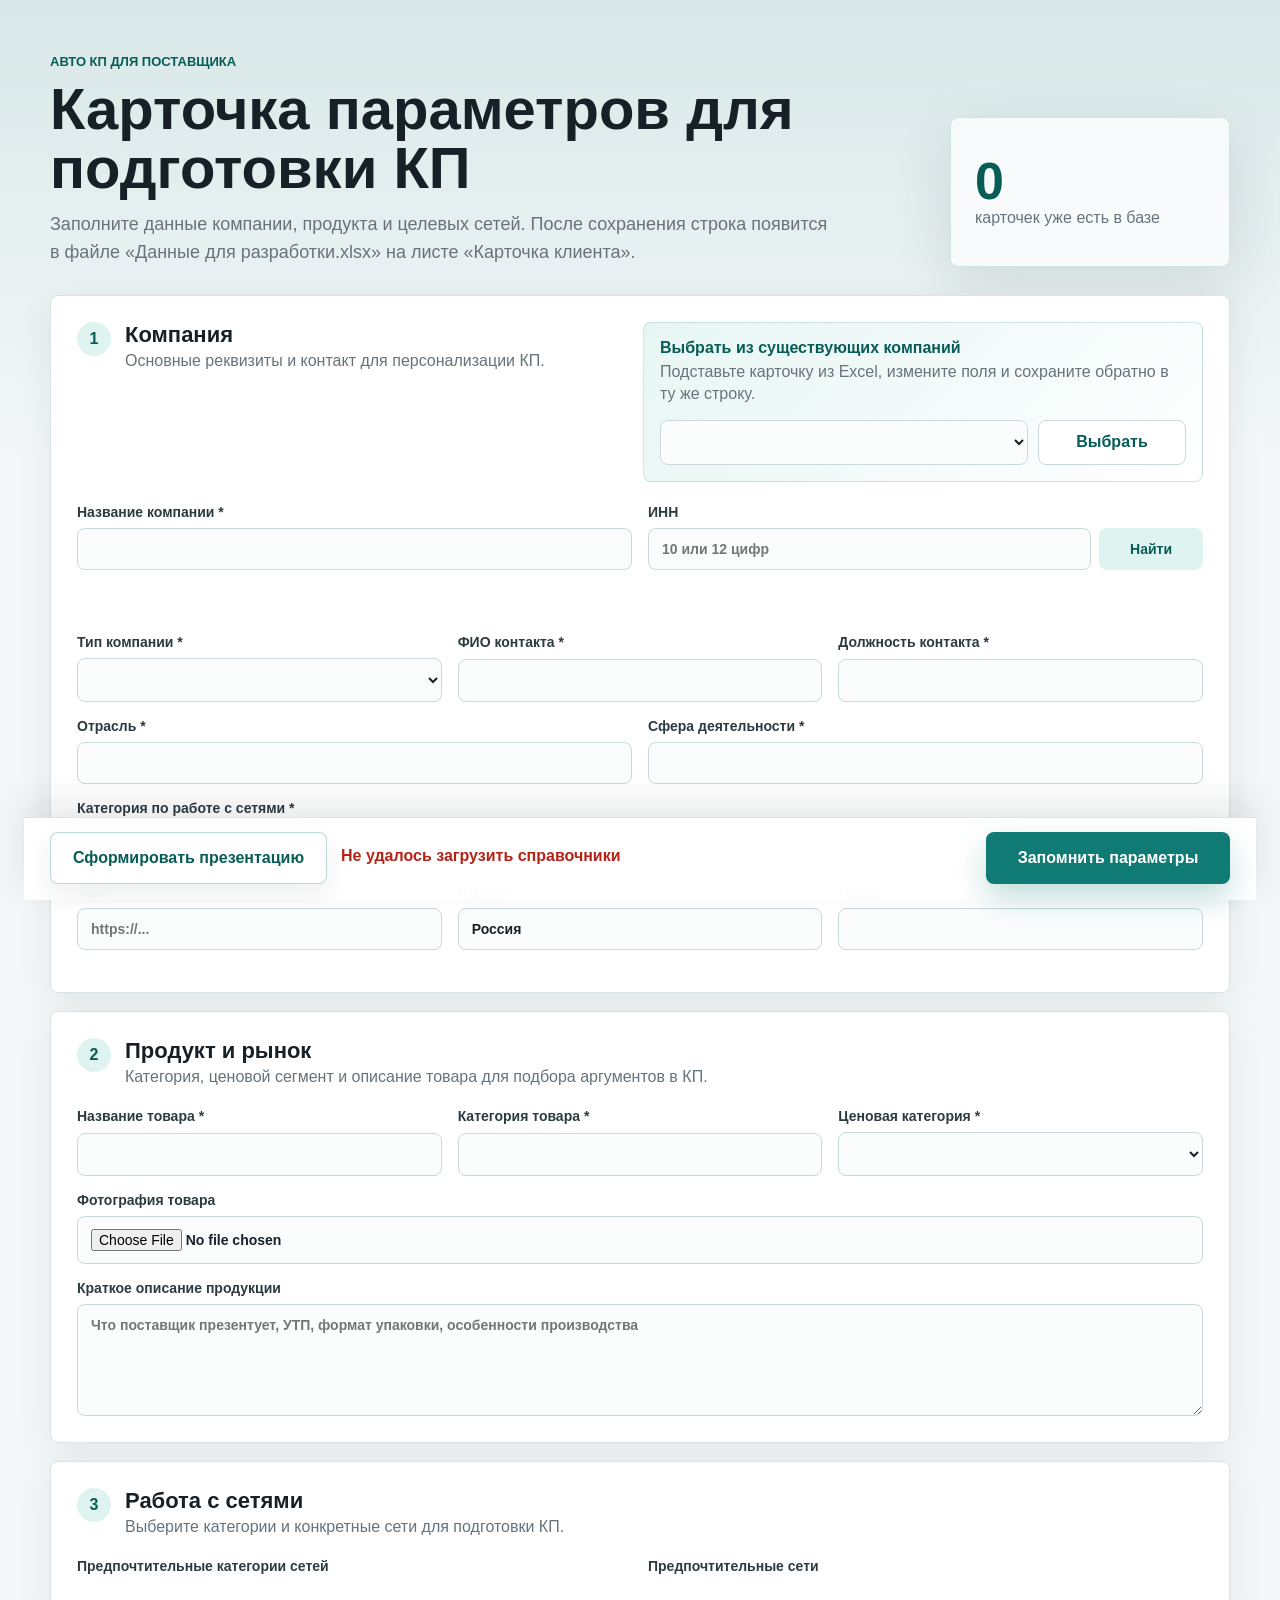
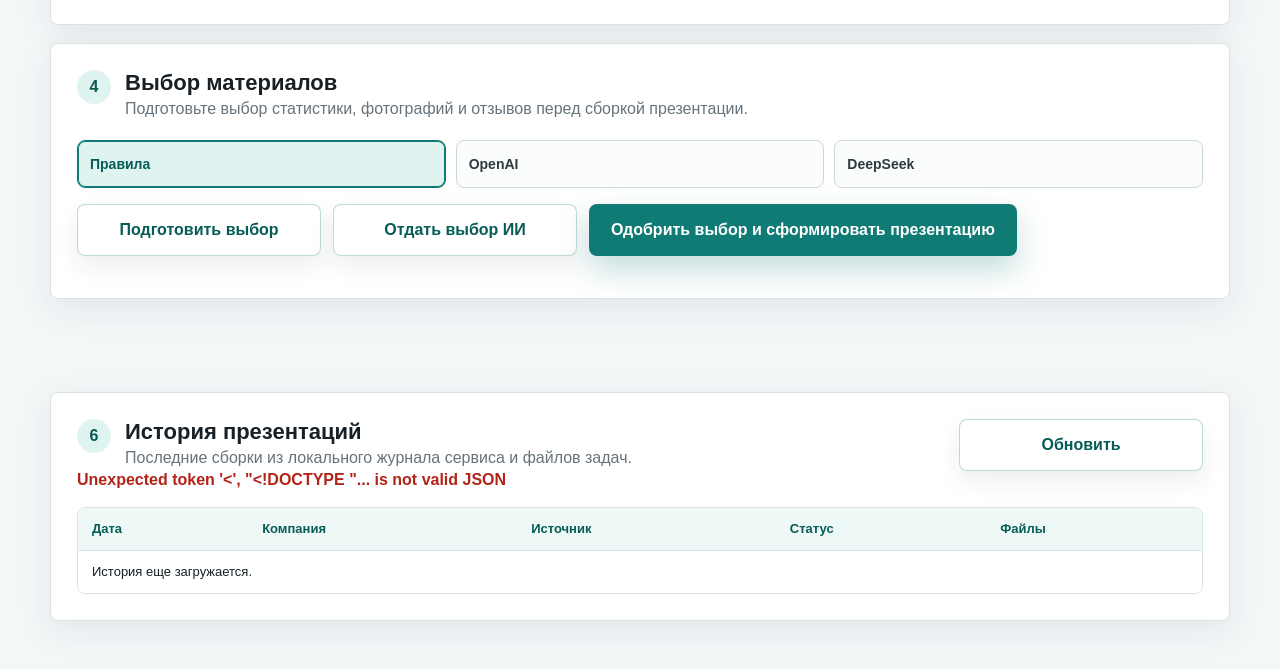
==== commit 1a201116: "с историеф презентаций" ====
--- a/frontend/index.html
+++ b/frontend/index.html
@@ -322,8 +322,40 @@
           <button type="submit" class="primary">Запомнить параметры</button>
         </div>
       </form>
+
+      <section class="section-band history-section" aria-labelledby="presentationHistoryTitle">
+        <div class="history-head">
+          <div class="section-title">
+            <span>6</span>
+            <div>
+              <h2 id="presentationHistoryTitle">История презентаций</h2>
+              <p>Последние сборки из локального журнала сервиса и файлов задач.</p>
+            </div>
+          </div>
+          <button type="button" class="secondary compact" id="refreshPresentationHistoryBtn">Обновить</button>
+        </div>
+        <p id="presentationHistoryStatus" class="status muted"></p>
+        <div class="history-table-wrap">
+          <table class="history-table">
+            <thead>
+              <tr>
+                <th>Дата</th>
+                <th>Компания</th>
+                <th>Источник</th>
+                <th>Статус</th>
+                <th>Файлы</th>
+              </tr>
+            </thead>
+            <tbody id="presentationHistoryRows">
+              <tr>
+                <td colspan="5">История еще загружается.</td>
+              </tr>
+            </tbody>
+          </table>
+        </div>
+      </section>
     </main>
 
-    <script src="app.js?v=20260603-approve-and-build"></script>
+    <script src="app.js?v=20260603-session-ai-key"></script>
   </body>
 </html>
--- a/frontend/styles.css
+++ b/frontend/styles.css
@@ -676,6 +676,13 @@
   align-items: start;
 }
 
+.ai-final-card.is-review-logo {
+  display: grid;
+  grid-template-columns: 72px minmax(0, 1fr);
+  gap: 10px;
+  align-items: start;
+}
+
 .ai-final-preview {
   width: 96px;
   height: 68px;
@@ -685,6 +692,14 @@
   background: #eef3f5;
 }
 
+.ai-final-preview.is-logo {
+  width: 72px;
+  height: 52px;
+  object-fit: contain;
+  padding: 6px;
+  background: #fff;
+}
+
 .ai-final-card-body {
   display: grid;
   gap: 4px;
@@ -732,6 +747,10 @@
 
 .ai-option-card.is-photo {
   grid-template-columns: 18px 88px minmax(0, 1fr);
+}
+
+.ai-option-card.is-review-logo {
+  grid-template-columns: 18px 76px minmax(0, 1fr);
 }
 
 .ai-option-card input {
@@ -747,6 +766,14 @@
   border-radius: 6px;
   border: 1px solid var(--line);
   background: #eef3f5;
+}
+
+.ai-option-preview.is-logo {
+  width: 76px;
+  height: 54px;
+  object-fit: contain;
+  padding: 6px;
+  background: #fff;
 }
 
 .ai-option-card-body {
@@ -947,6 +974,86 @@
   transition: width 0.3s ease;
 }
 
+.history-section {
+  margin-top: 18px;
+}
+
+.history-head {
+  display: grid;
+  grid-template-columns: minmax(0, 1fr) auto;
+  gap: 16px;
+  align-items: start;
+}
+
+.history-head .section-title {
+  margin-bottom: 0;
+}
+
+.history-table-wrap {
+  margin-top: 14px;
+  overflow-x: auto;
+  border: 1px solid var(--line);
+  border-radius: 8px;
+}
+
+.history-table {
+  width: 100%;
+  min-width: 760px;
+  border-collapse: collapse;
+  background: #fff;
+}
+
+.history-table th,
+.history-table td {
+  padding: 12px 14px;
+  border-bottom: 1px solid var(--line);
+  text-align: left;
+  vertical-align: top;
+  font-size: 13px;
+  line-height: 1.4;
+}
+
+.history-table th {
+  color: var(--accent-dark);
+  background: rgba(223, 243, 240, 0.55);
+  font-weight: 850;
+}
+
+.history-table tr:last-child td {
+  border-bottom: 0;
+}
+
+.history-table strong,
+.history-table small {
+  display: block;
+  overflow-wrap: anywhere;
+}
+
+.history-table small {
+  margin-top: 3px;
+  color: var(--muted);
+  font-size: 12px;
+}
+
+.history-status {
+  display: inline-flex;
+  min-height: 26px;
+  align-items: center;
+  padding: 3px 9px;
+  border-radius: 999px;
+  font-weight: 800;
+}
+
+.history-status.is-done {
+  background: var(--accent-soft);
+  color: var(--accent-dark);
+}
+
+.history-status.is-error {
+  background: #fde8e5;
+  color: var(--danger);
+}
+
 @media (max-width: 860px) {
   .section-head-row {
     grid-template-columns: 1fr;
@@ -957,6 +1064,7 @@
   }
 
   .hero,
+  .history-head,
   .existing-company-controls,
   .field-row.two,
   .field-row.three,
